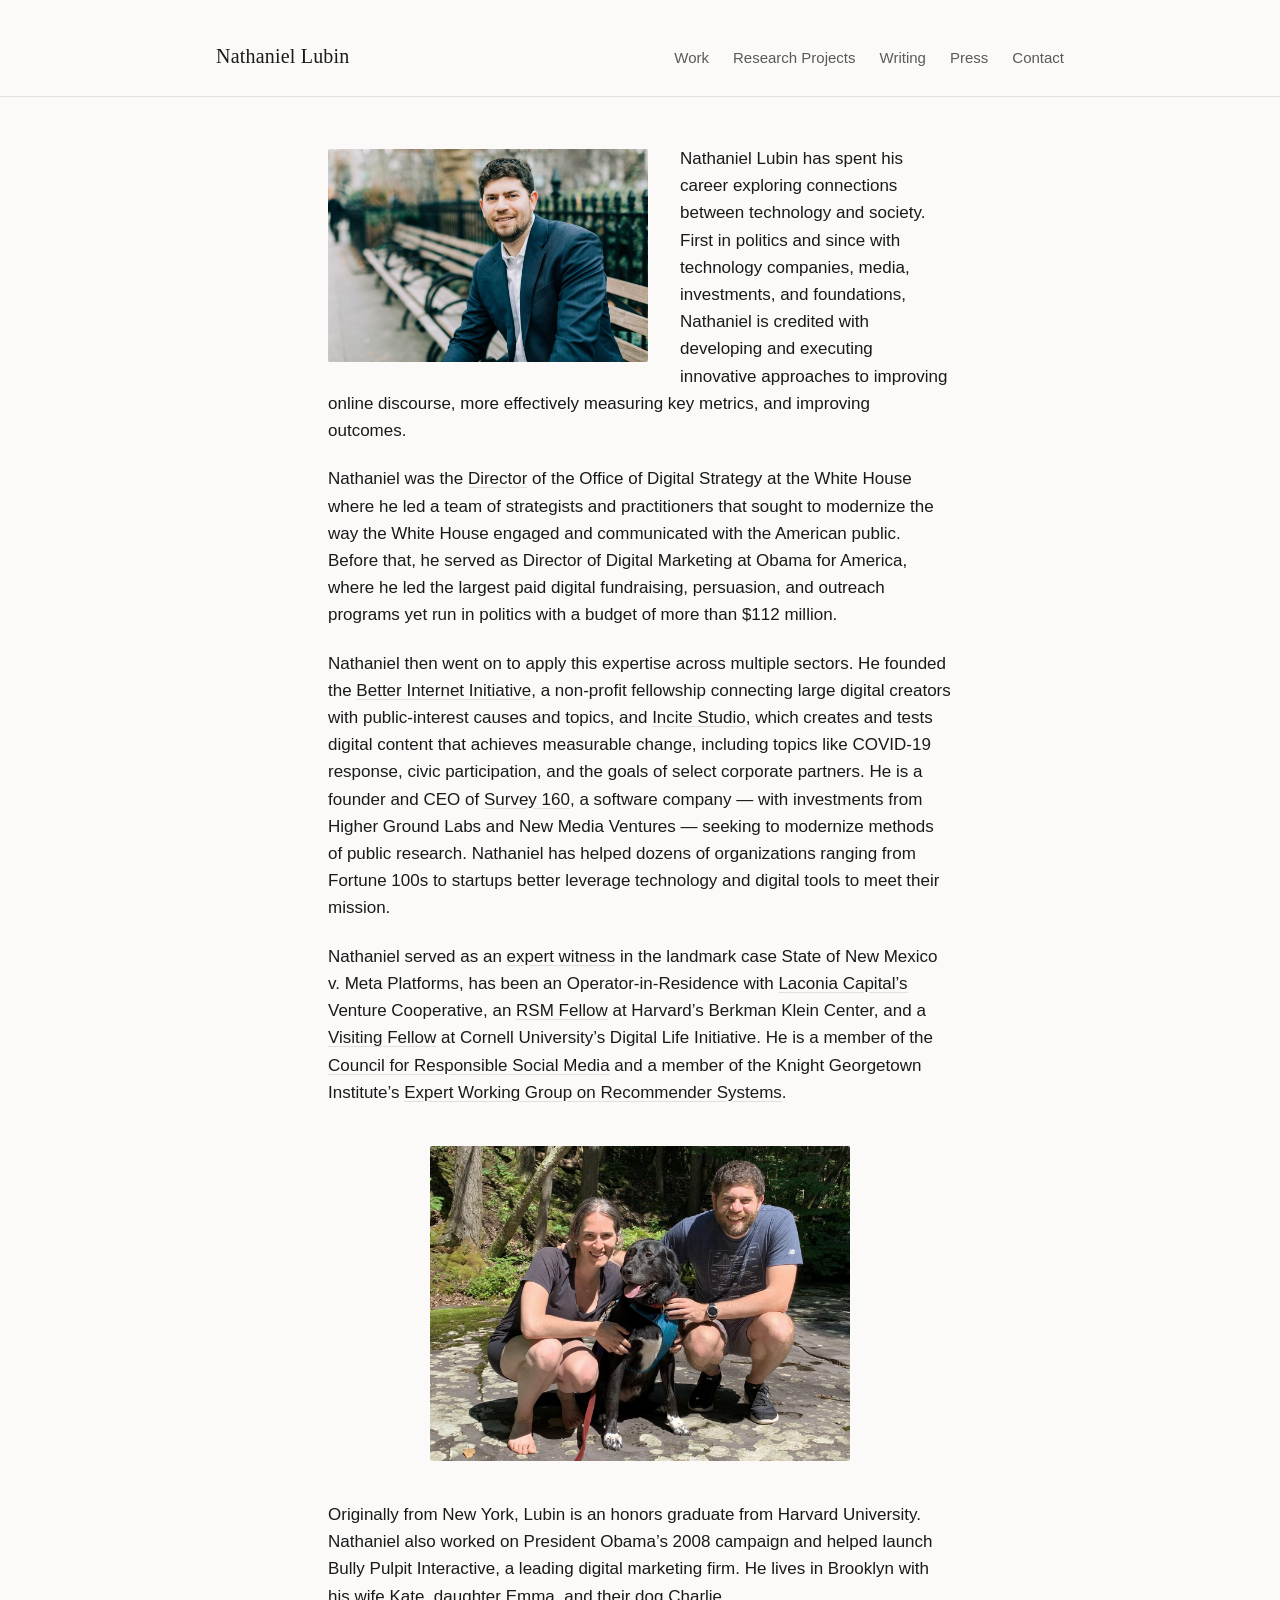
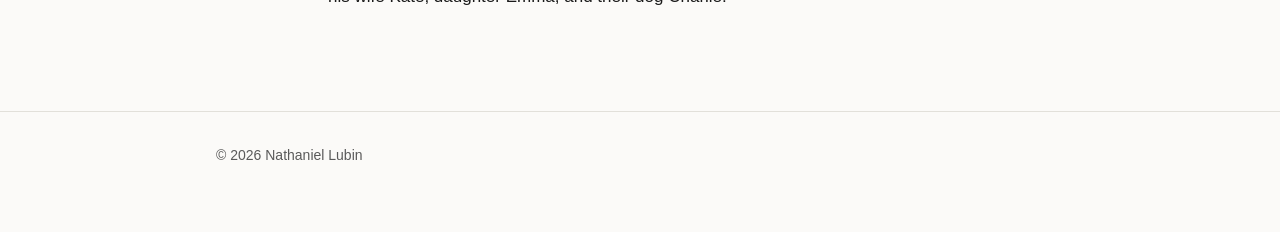
==== index.html @ 518e3171 "Initial commit of natelubin.com personal site Static HTML/CSS site covering Home, Work, Research Pro" ====
<!doctype html>
<html lang="en">
<head>
<meta charset="utf-8">
<meta name="viewport" content="width=device-width, initial-scale=1">
<title>Nathaniel Lubin</title>
<meta name="description" content="Nathaniel Lubin has spent his career exploring connections between technology and society, working across politics, technology companies, media, investments, and foundations.">
<link rel="stylesheet" href="css/style.css">
</head>
<body>

<header class="site-header">
  <div class="site-header__inner">
    <a class="site-title" href="./">Nathaniel Lubin</a>
    <nav aria-label="Primary">
      <ul class="site-nav">
        <li><a href="work/">Work</a></li>
        <li><a href="research/">Research Projects</a></li>
        <li><a href="writing/">Writing</a></li>
        <li><a href="press/">Press</a></li>
        <li><a href="contact/">Contact</a></li>
      </ul>
    </nav>
  </div>
</header>

<main>
  <div class="wrap bio">
    <img class="bio-portrait" src="assets/nathaniel-lubin-portrait.jpg" alt="Portrait of Nathaniel Lubin seated outdoors" width="320" height="213">

    <p>Nathaniel Lubin has spent his career exploring connections between technology and society. First in politics and since with technology companies, media, investments, and foundations, Nathaniel is credited with developing and executing innovative approaches to improving online discourse, more effectively measuring key metrics, and improving outcomes.</p>

    <p>Nathaniel was the <a href="https://obamawhitehouse.archives.gov/blog/author/nathaniel-lubin">Director</a> of the Office of Digital Strategy at the White House where he led a team of strategists and practitioners that sought to modernize the way the White House engaged and communicated with the American public. Before that, he served as Director of Digital Marketing at Obama for America, where he led the largest paid digital fundraising, persuasion, and outreach programs yet run in politics with a budget of more than $112 million.</p>

    <p>Nathaniel then went on to apply this expertise across multiple sectors. He founded the <a href="https://www.betterinternetinitiative.org/">Better Internet Initiative</a>, a non-profit fellowship connecting large digital creators with public-interest causes and topics, and <a href="http://incite.studio/">Incite Studio</a>, which creates and tests digital content that achieves measurable change, including topics like COVID-19 response, civic participation, and the goals of select corporate partners. He is a founder and CEO of <a href="https://www.survey160.com/">Survey 160</a>, a software company &mdash; with investments from Higher Ground Labs and New Media Ventures &mdash; seeking to modernize methods of public research. Nathaniel has helped dozens of organizations ranging from Fortune 100s to startups better leverage technology and digital tools to meet their mission.</p>

    <p>Nathaniel served as an <a href="https://nmdoj.gov/press-release/attorney-general-raul-torrez-marks-conclusion-of-final-phase-in-landmark-trial-against-meta/">expert witness</a> in the landmark case State of New Mexico v. Meta Platforms, has been an Operator-in-Residence with <a href="https://www.laconiacapitalgroup.com/">Laconia Capital&rsquo;s</a> Venture Cooperative, an <a href="https://cyber.harvard.edu/people/nathaniel-lubin">RSM Fellow</a> at Harvard&rsquo;s Berkman Klein Center, and a <a href="https://www.dli.tech.cornell.edu/people">Visiting Fellow</a> at Cornell University&rsquo;s Digital Life Initiative. He is a member of the <a href="https://issueone.org/projects/council-for-responsible-social-media/">Council for Responsible Social Media</a> and a member of the Knight Georgetown Institute&rsquo;s <a href="https://kgi.georgetown.edu/expert-working-groups/recommender-systems/">Expert Working Group on Recommender Systems</a>.</p>

    <figure class="bio-figure">
      <img src="assets/lubin-family.jpg" alt="Nathaniel Lubin with his wife Kate and their dog Charlie" width="1400" height="1050">
    </figure>

    <p>Originally from New York, Lubin is an honors graduate from Harvard University. Nathaniel also worked on President Obama&rsquo;s 2008 campaign and helped launch Bully Pulpit Interactive, a leading digital marketing firm. He lives in Brooklyn with his wife Kate, daughter Emma, and their dog Charlie.</p>
  </div>
</main>

<footer class="site-footer">
  <div class="wrap wrap--wide">
    <p>&copy; 2026 Nathaniel Lubin</p>
  </div>
</footer>

</body>
</html>
---- css/style.css ----
/* ---------------------------------------------------------
   Editorial personal site — shared stylesheet
   System font stack only: no external font requests.
--------------------------------------------------------- */

:root {
  --color-bg: #fbfaf8;
  --color-text: #1a1a1a;
  --color-text-muted: #5a5a5a;
  --color-rule: #e2e0da;
  --color-accent: #8a3324;

  --font-serif: "Iowan Old Style", "Palatino Linotype", "URW Palladio L", Georgia, ui-serif, serif;
  --font-sans: -apple-system, BlinkMacSystemFont, "Segoe UI", Helvetica, Arial, sans-serif;

  --measure: 42rem;
  --measure-wide: 56rem;
}

@media (prefers-color-scheme: dark) {
  :root {
    --color-bg: #14130f;
    --color-text: #e9e6df;
    --color-text-muted: #a3a196;
    --color-rule: #2c2a24;
    --color-accent: #d98a72;
  }
}

* {
  box-sizing: border-box;
}

html {
  -webkit-text-size-adjust: 100%;
}

body {
  margin: 0;
  background: var(--color-bg);
  color: var(--color-text);
  font-family: var(--font-sans);
  font-size: 1.0625rem;
  line-height: 1.6;
  -webkit-font-smoothing: antialiased;
}

h1, h2, h3, h4 {
  font-family: var(--font-serif);
  font-weight: 400;
  line-height: 1.2;
  margin: 0 0 0.5em;
}

h1 { font-size: 2.25rem; }
h2 { font-size: 1.5rem; }
h3 { font-size: 1.125rem; letter-spacing: 0.01em; }

p {
  margin: 0 0 1.25em;
}

a {
  color: inherit;
  text-decoration-color: var(--color-rule);
  text-underline-offset: 0.15em;
}

a:hover {
  color: var(--color-accent);
  text-decoration-color: var(--color-accent);
}

ul, ol {
  padding-left: 1.25em;
}

/* Layout */

.wrap {
  max-width: var(--measure);
  margin: 0 auto;
  padding: 0 1.5rem;
}

.wrap--wide {
  max-width: var(--measure-wide);
}

/* Header / nav */

.site-header {
  padding: 2.5rem 0 1.5rem;
  border-bottom: 1px solid var(--color-rule);
  margin-bottom: 3rem;
}

.site-header__inner {
  max-width: var(--measure-wide);
  margin: 0 auto;
  padding: 0 1.5rem;
  display: flex;
  flex-wrap: wrap;
  align-items: baseline;
  justify-content: space-between;
  gap: 0.75rem 2rem;
}

.site-title {
  font-family: var(--font-serif);
  font-size: 1.25rem;
  text-decoration: none;
  color: var(--color-text);
  letter-spacing: 0.01em;
}

.site-nav {
  display: flex;
  flex-wrap: wrap;
  gap: 1.5rem;
  list-style: none;
  margin: 0;
  padding: 0;
}

.site-nav a {
  text-decoration: none;
  font-size: 0.9375rem;
  color: var(--color-text-muted);
}

.site-nav a:hover,
.site-nav a[aria-current="page"] {
  color: var(--color-text);
}

.site-nav a[aria-current="page"] {
  border-bottom: 1px solid var(--color-accent);
}

/* Main / footer */

main {
  padding-bottom: 5rem;
  min-height: 40vh;
}

.site-footer {
  border-top: 1px solid var(--color-rule);
  padding: 2rem 0 3rem;
  color: var(--color-text-muted);
  font-size: 0.875rem;
}

/* Page heading block, used at top of each section page */

.page-header {
  margin-bottom: 3rem;
}

.page-header p {
  color: var(--color-text-muted);
  margin-bottom: 0;
}

/* Jump nav (used at top of long listing pages) */

.jump-nav {
  display: flex;
  flex-wrap: wrap;
  gap: 0.5rem 1.5rem;
  list-style: none;
  margin: 0 0 3.5rem;
  padding: 0;
  font-size: 0.9375rem;
}

.jump-nav a {
  text-decoration: none;
  color: var(--color-text-muted);
}

.jump-nav a:hover {
  color: var(--color-accent);
}

/* Work: category sections */

.work-section {
  margin-bottom: 3.5rem;
  padding-top: 1rem;
}

.work-section h2 {
  border-bottom: 1px solid var(--color-rule);
  padding-bottom: 0.5rem;
  margin-bottom: 1.5rem;
}

.work-item {
  margin-bottom: 1.75rem;
}

.work-item::after {
  content: "";
  display: table;
  clear: both;
}

.work-item__head {
  display: flex;
  align-items: baseline;
  flex-wrap: wrap;
  gap: 0.2em 0.75em;
  margin-bottom: 0.6em;
}

.work-item__head h3 {
  margin: 0;
  font-family: var(--font-sans);
  font-weight: 600;
}

.work-item__head .meta {
  margin: 0;
  color: var(--color-text-muted);
  font-size: 0.875rem;
  white-space: nowrap;
}

/* Lists: writing / press */

.entry-list {
  list-style: none;
  margin: 0;
  padding: 0;
}

.entry-list li {
  padding: 1.25rem 0;
  border-bottom: 1px solid var(--color-rule);
  display: flex;
  flex-wrap: wrap;
  justify-content: space-between;
  gap: 0.25rem 1.5rem;
}

.entry-list li:first-child {
  padding-top: 0;
}

.entry-title {
  font-weight: 600;
}

.entry-meta {
  color: var(--color-text-muted);
  font-size: 0.9375rem;
  white-space: nowrap;
}

/* Citations: writing, formatted like a CV bibliography */

.citation-group {
  margin-bottom: 3rem;
}

.citation-group h2 {
  border-bottom: 1px solid var(--color-rule);
  padding-bottom: 0.5rem;
  margin-bottom: 1.5rem;
}

.citation-group .section-subhead {
  color: var(--color-text-muted);
  font-size: 0.9375rem;
  margin: -1rem 0 1.75rem;
}

.citation-list {
  list-style: none;
  margin: 0;
  padding: 0;
}

.citation-list li {
  position: relative;
  padding-left: 1.25rem;
  margin-bottom: 1.1rem;
  line-height: 1.55;
}

.citation-list li::before {
  content: "\2022";
  position: absolute;
  left: 0;
  color: var(--color-text-muted);
}

.cite-venue {
  font-style: italic;
}

.cite-tag {
  color: var(--color-text-muted);
  font-size: 0.8125rem;
  text-transform: uppercase;
  letter-spacing: 0.03em;
  margin-left: 0.35em;
  white-space: nowrap;
}

/* Bio / home */

.bio {
  max-width: var(--measure);
}

.bio::after {
  content: "";
  display: table;
  clear: both;
}

.bio-portrait {
  float: left;
  width: 320px;
  height: auto;
  border-radius: 2px;
  margin: 0.25rem 2rem 1.25rem 0;
}

.bio-figure {
  clear: both;
  max-width: 420px;
  margin: 2.5rem auto;
}

.bio-figure img {
  display: block;
  width: 100%;
  height: auto;
  border-radius: 2px;
}

.bio-figure figcaption {
  margin-top: 0.6rem;
  font-size: 0.875rem;
  color: var(--color-text-muted);
  text-align: center;
}

/* Figures within work items */
/* Default is a moderate size; use modifiers for images that need to
   run larger (wide diagrams) or should stay small (logos, tall screenshots). */

.work-figure {
  margin: 1.5rem 0;
  max-width: 520px;
}

.work-figure img {
  display: block;
  width: 100%;
  height: auto;
  border: 1px solid var(--color-rule);
  border-radius: 2px;
}

.work-figure--wide {
  max-width: 100%;
}

.work-figure--narrow {
  max-width: 300px;
}

.work-figure--compact {
  max-width: 220px;
}

/* Floated figures let body text wrap alongside them instead of
   sitting as a full stop between paragraphs. */

.work-figure--float-left,
.work-figure--float-right {
  max-width: 280px;
}

.work-figure--float-left {
  float: left;
  margin: 0.25rem 1.75rem 1.25rem 0;
}

.work-figure--float-right {
  float: right;
  margin: 0.25rem 0 1.25rem 1.75rem;
}

@media (max-width: 40rem) {
  .work-figure--float-left,
  .work-figure--float-right {
    float: none;
    margin: 1.5rem auto;
  }
}

.work-video {
  position: relative;
  width: 100%;
  max-width: 560px;
  aspect-ratio: 16 / 9;
  margin: 1.5rem 0;
  border: 1px solid var(--color-rule);
  border-radius: 2px;
  overflow: hidden;
}

.work-video iframe {
  position: absolute;
  inset: 0;
  width: 100%;
  height: 100%;
  border: 0;
}

/* Contact */

.contact-list {
  list-style: none;
  margin: 0;
  padding: 0;
}

.contact-list li {
  margin-bottom: 0.75rem;
  font-size: 1.0625rem;
}

.contact-list .label {
  color: var(--color-text-muted);
  font-size: 0.875rem;
  display: block;
}

.contact-intro {
  max-width: var(--measure);
}

.contact-form {
  max-width: 32rem;
  margin-top: 2.5rem;
}

.form-row {
  margin-bottom: 1.5rem;
}

.form-row--split {
  display: flex;
  gap: 1.5rem;
}

.form-row--split .form-row {
  flex: 1;
  margin-bottom: 0;
}

.form-row label {
  display: block;
  font-size: 0.875rem;
  color: var(--color-text-muted);
  margin-bottom: 0.4rem;
}

.form-row input,
.form-row textarea {
  width: 100%;
  font: inherit;
  font-size: 1rem;
  padding: 0.6rem 0.75rem;
  border: 1px solid var(--color-rule);
  border-radius: 2px;
  background: transparent;
  color: var(--color-text);
}

.form-row input:focus,
.form-row textarea:focus {
  outline: none;
  border-color: var(--color-accent);
}

.form-row textarea {
  resize: vertical;
  min-height: 140px;
}

.form-hp {
  position: absolute;
  left: -9999px;
}

.form-submit {
  display: inline-block;
  font: inherit;
  font-size: 0.9375rem;
  padding: 0.65rem 1.75rem;
  border: 1px solid var(--color-text);
  border-radius: 2px;
  background: transparent;
  color: var(--color-text);
  cursor: pointer;
  letter-spacing: 0.02em;
}

.form-submit:hover {
  background: var(--color-text);
  color: var(--color-bg);
}

@media (max-width: 40rem) {
  .form-row--split {
    flex-direction: column;
    gap: 1.5rem;
  }
}

/* Responsive */

@media (max-width: 40rem) {
  .site-header {
    padding: 1.75rem 0 1.25rem;
    margin-bottom: 2rem;
  }

  h1 { font-size: 1.75rem; }

  .bio-portrait {
    float: none;
    display: block;
    width: 100%;
    max-width: 320px;
    margin: 0 auto 1.5rem;
  }

  .entry-list li {
    flex-direction: column;
    gap: 0.25rem;
  }
}
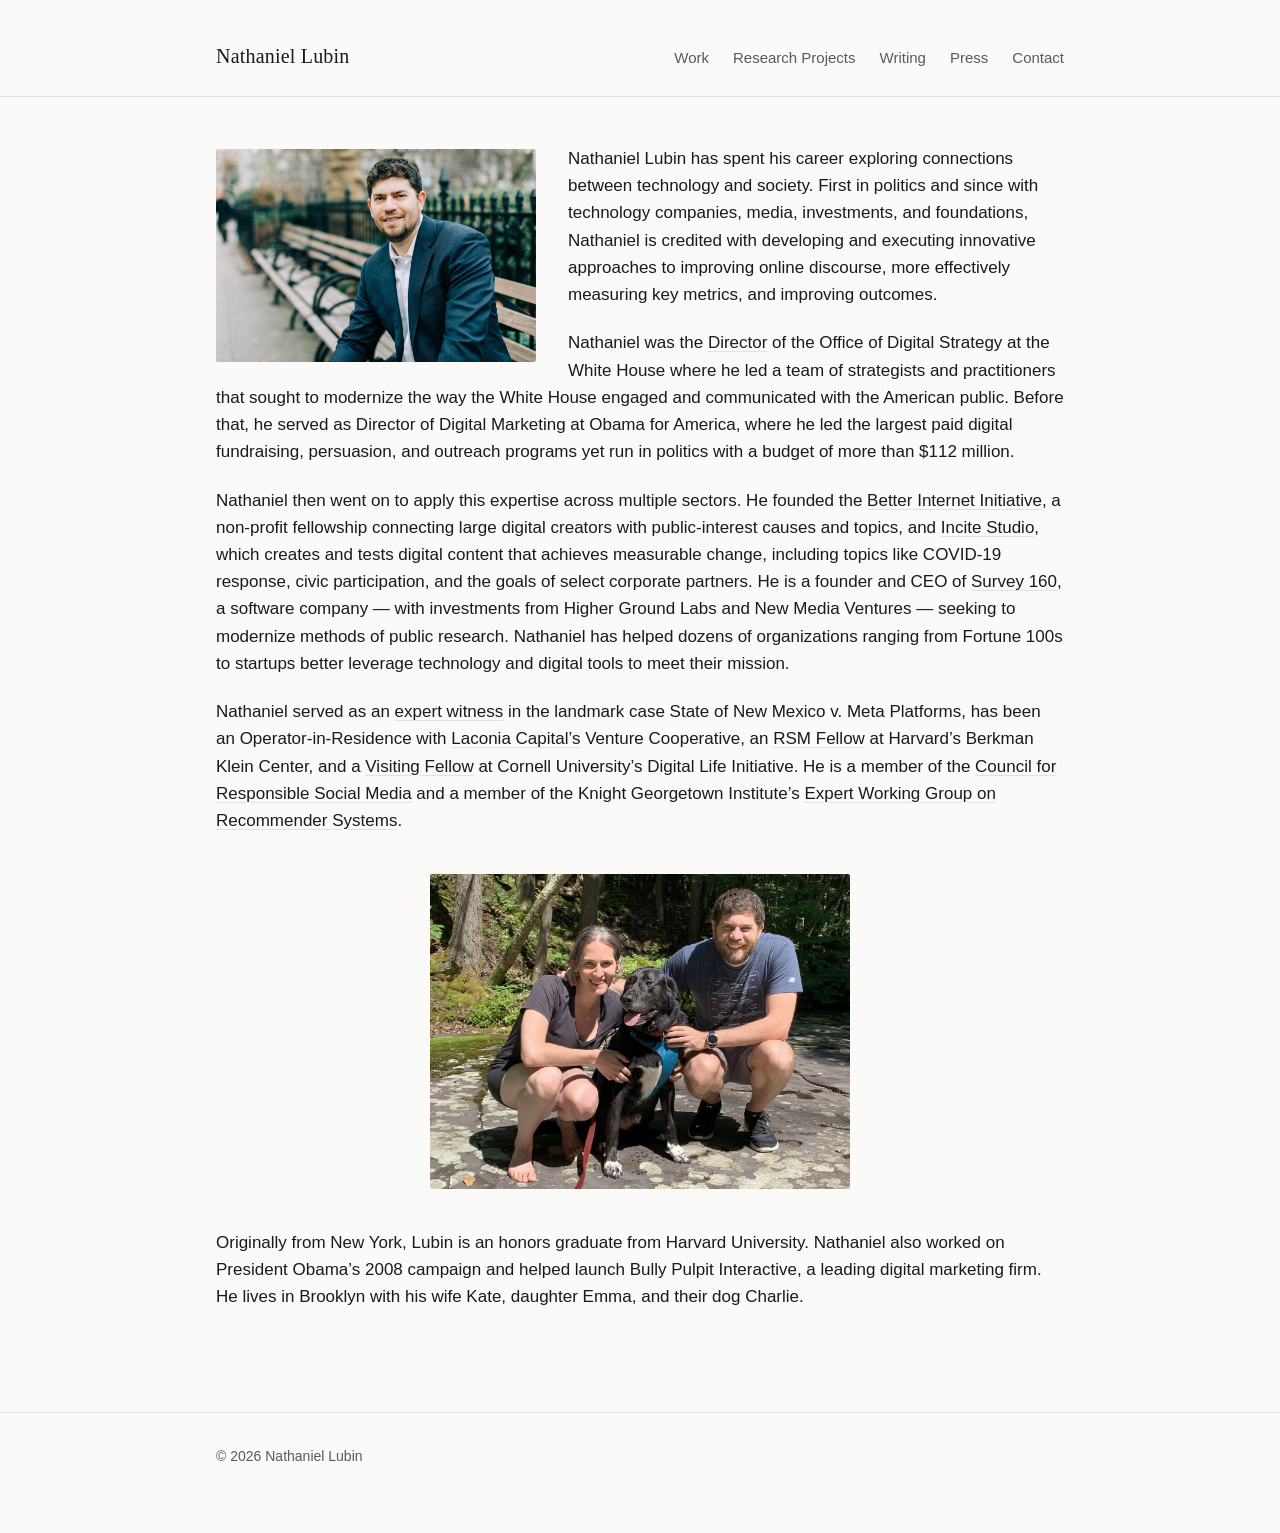
==== commit f0be0ea2: "Align Home page width, update Work/Research figures, reorganize Writing - Match Home page content wi" ====
--- a/index.html
+++ b/index.html
@@ -25,7 +25,7 @@
 </header>
 
 <main>
-  <div class="wrap bio">
+  <div class="wrap wrap--wide bio">
     <img class="bio-portrait" src="assets/nathaniel-lubin-portrait.jpg" alt="Portrait of Nathaniel Lubin seated outdoors" width="320" height="213">
 
     <p>Nathaniel Lubin has spent his career exploring connections between technology and society. First in politics and since with technology companies, media, investments, and foundations, Nathaniel is credited with developing and executing innovative approaches to improving online discourse, more effectively measuring key metrics, and improving outcomes.</p>
--- a/css/style.css
+++ b/css/style.css
@@ -312,10 +312,6 @@
 
 /* Bio / home */
 
-.bio {
-  max-width: var(--measure);
-}
-
 .bio::after {
   content: "";
   display: table;
@@ -410,7 +406,7 @@
   width: 100%;
   max-width: 560px;
   aspect-ratio: 16 / 9;
-  margin: 1.5rem 0;
+  margin: 1.5rem auto;
   border: 1px solid var(--color-rule);
   border-radius: 2px;
   overflow: hidden;
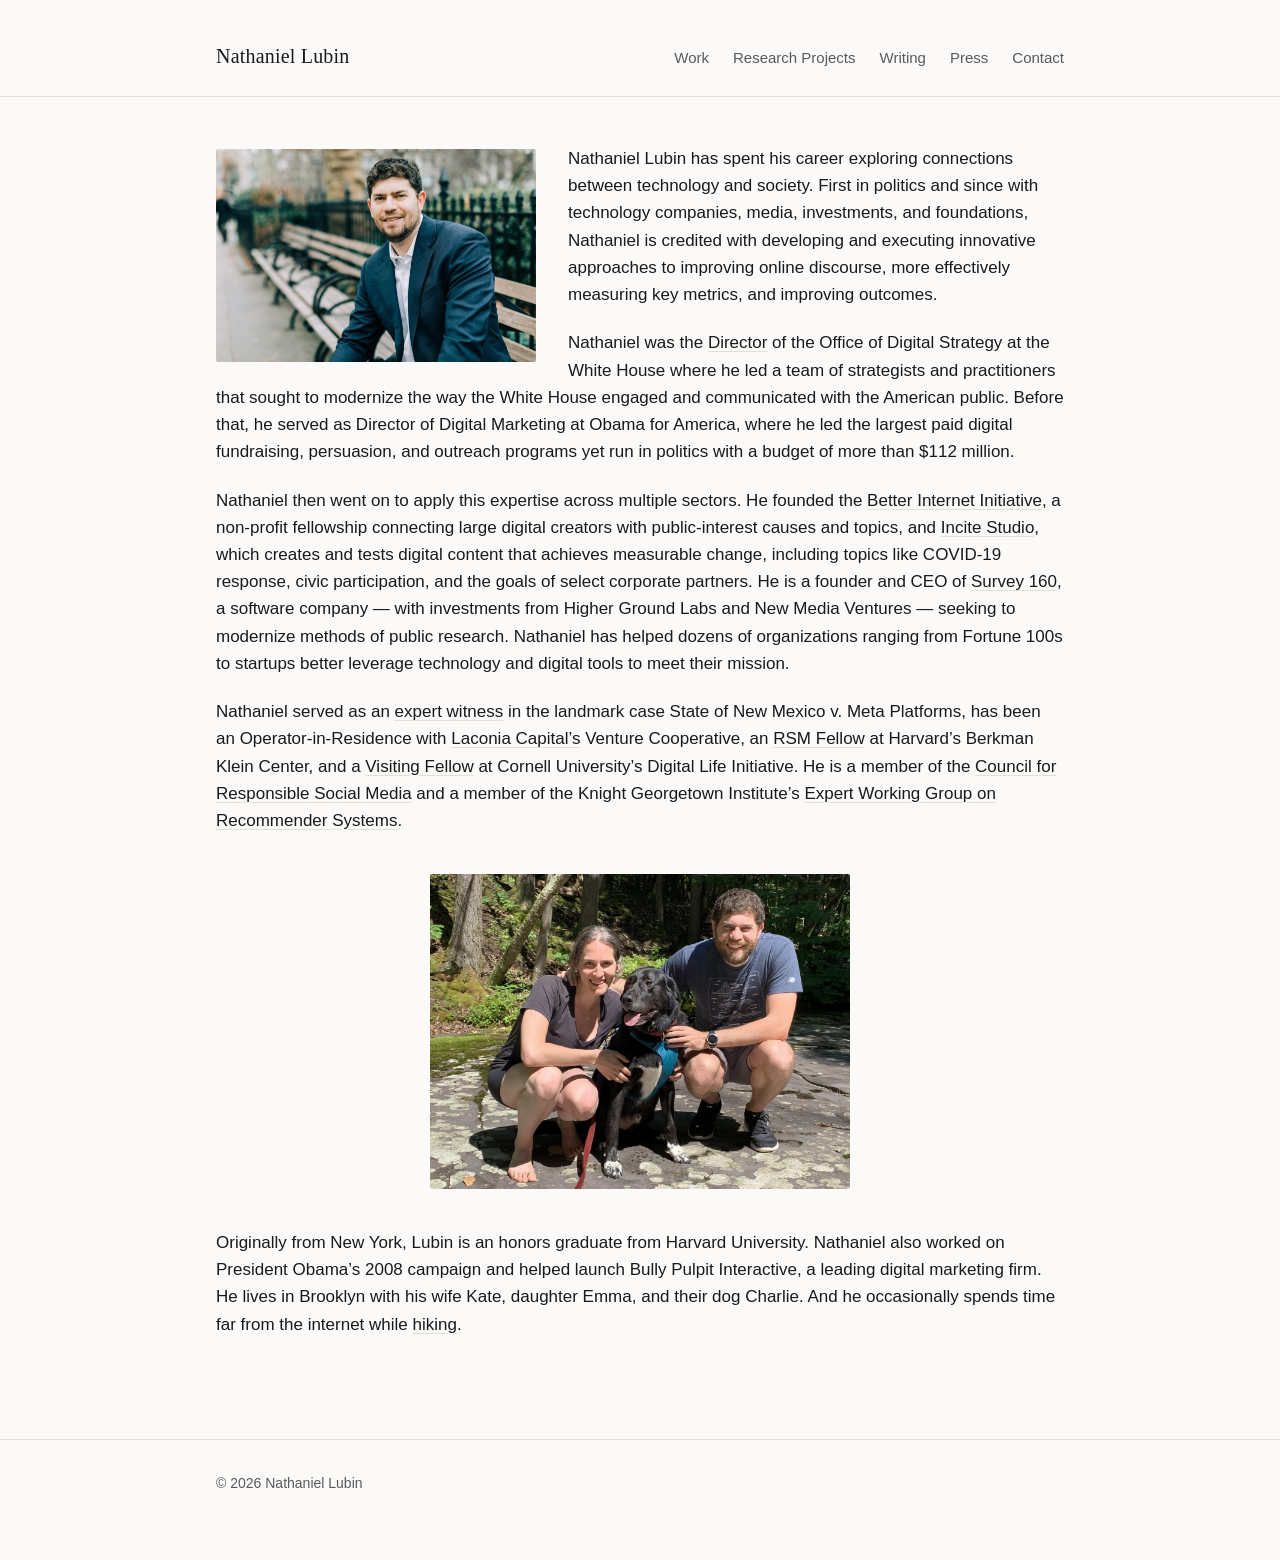
==== commit 6a28fa4a: "Add JMT gallery page, link from Home, gate Surface Area via access request - Add standalone /jmt/ pa" ====
--- a/index.html
+++ b/index.html
@@ -40,7 +40,7 @@
       <img src="assets/lubin-family.jpg" alt="Nathaniel Lubin with his wife Kate and their dog Charlie" width="1400" height="1050">
     </figure>
 
-    <p>Originally from New York, Lubin is an honors graduate from Harvard University. Nathaniel also worked on President Obama&rsquo;s 2008 campaign and helped launch Bully Pulpit Interactive, a leading digital marketing firm. He lives in Brooklyn with his wife Kate, daughter Emma, and their dog Charlie.</p>
+    <p>Originally from New York, Lubin is an honors graduate from Harvard University. Nathaniel also worked on President Obama&rsquo;s 2008 campaign and helped launch Bully Pulpit Interactive, a leading digital marketing firm. He lives in Brooklyn with his wife Kate, daughter Emma, and their dog Charlie. And he occasionally spends time far from the internet while <a href="jmt/">hiking</a>.</p>
   </div>
 </main>
 
--- a/css/style.css
+++ b/css/style.css
@@ -184,6 +184,11 @@
   color: var(--color-accent);
 }
 
+.jump-nav--stacked {
+  flex-direction: column;
+  gap: 0.5rem;
+}
+
 /* Work: category sections */
 
 .work-section {
@@ -346,6 +351,27 @@
   text-align: center;
 }
 
+/* Photo gallery grid */
+
+.photo-grid {
+  display: grid;
+  grid-template-columns: repeat(3, 1fr);
+  gap: 10px;
+  margin: 2.5rem 0;
+}
+
+.photo-grid a {
+  display: block;
+}
+
+.photo-grid img {
+  width: 100%;
+  height: 280px;
+  object-fit: cover;
+  display: block;
+  border-radius: 2px;
+}
+
 /* Figures within work items */
 /* Default is a moderate size; use modifiers for images that need to
    run larger (wide diagrams) or should stay small (logos, tall screenshots). */
@@ -540,6 +566,15 @@
     margin: 0 auto 1.5rem;
   }
 
+  .photo-grid {
+    grid-template-columns: repeat(2, 1fr);
+    gap: 6px;
+  }
+
+  .photo-grid img {
+    height: 160px;
+  }
+
   .entry-list li {
     flex-direction: column;
     gap: 0.25rem;
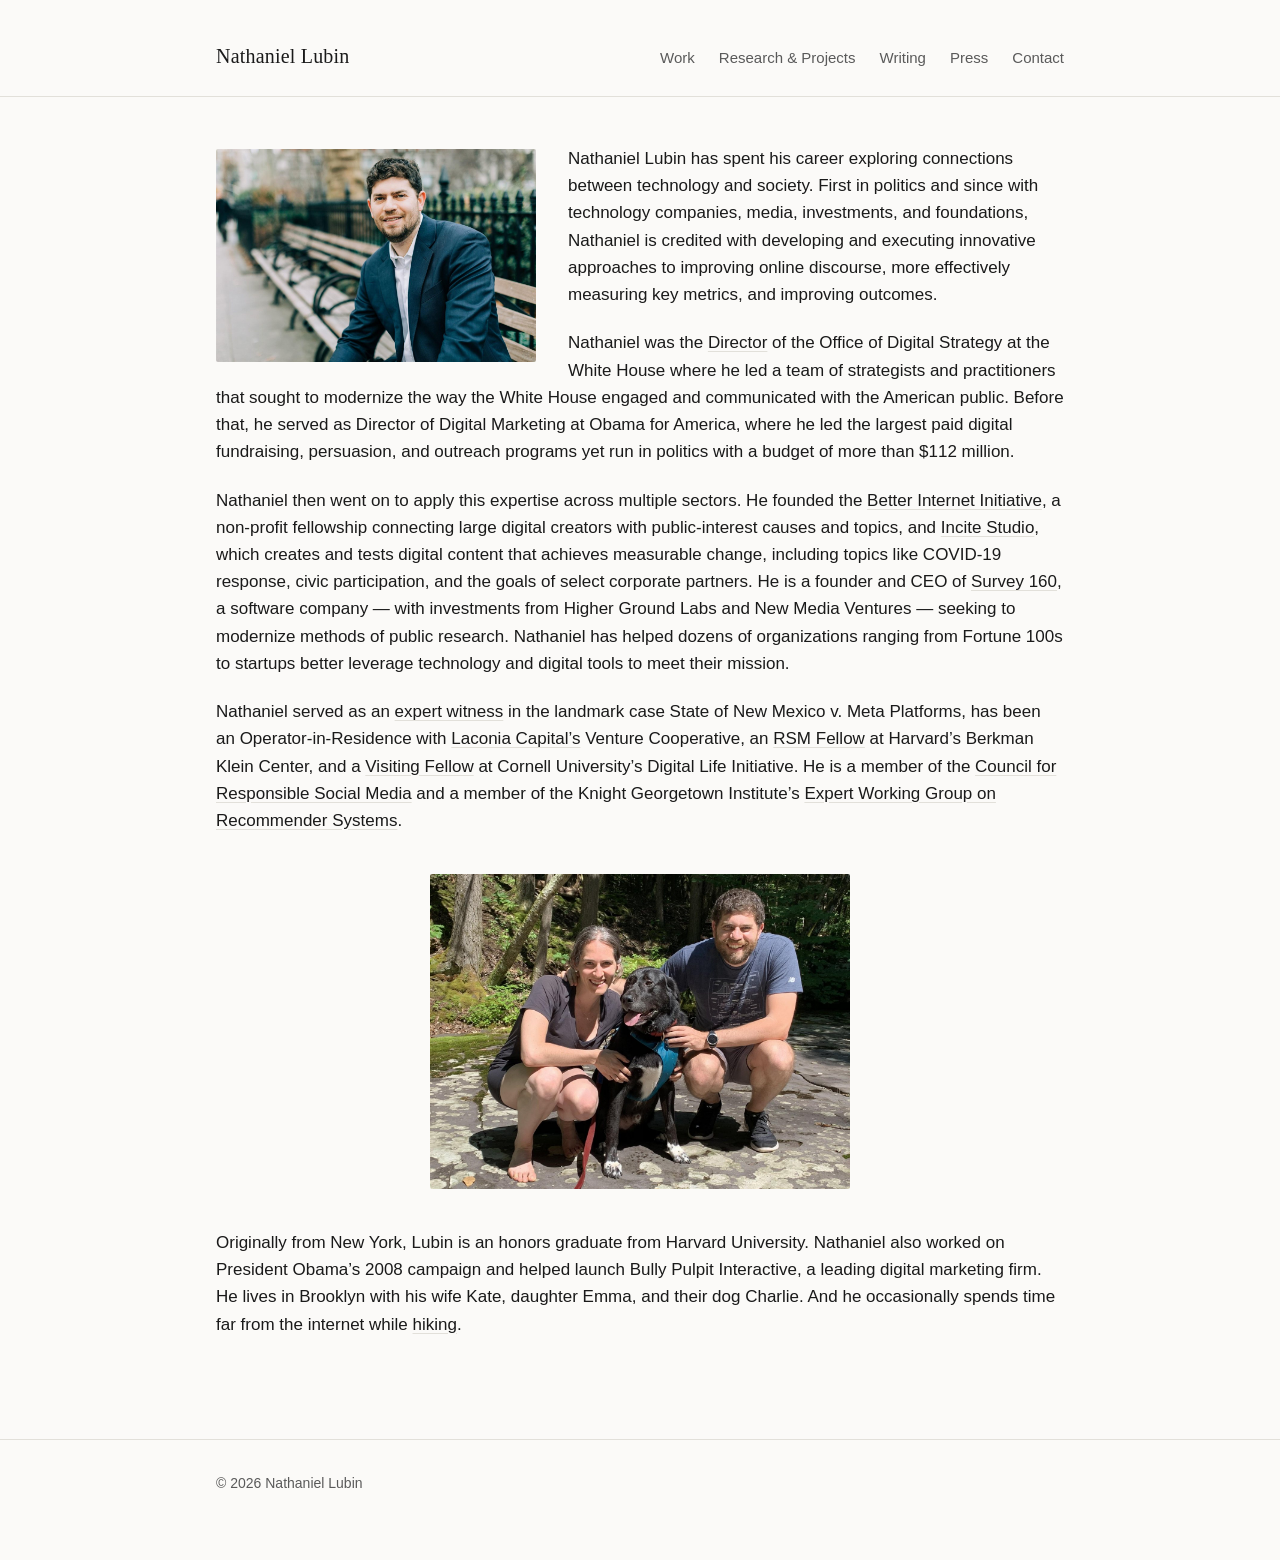
==== commit 09c386a2: "Rename Research Projects to Research & Projects across site nav Co-Authored-By: Claude Sonnet 5 <nor" ====
--- a/index.html
+++ b/index.html
@@ -15,7 +15,7 @@
     <nav aria-label="Primary">
       <ul class="site-nav">
         <li><a href="work/">Work</a></li>
-        <li><a href="research/">Research Projects</a></li>
+        <li><a href="research/">Research &amp; Projects</a></li>
         <li><a href="writing/">Writing</a></li>
         <li><a href="press/">Press</a></li>
         <li><a href="contact/">Contact</a></li>
